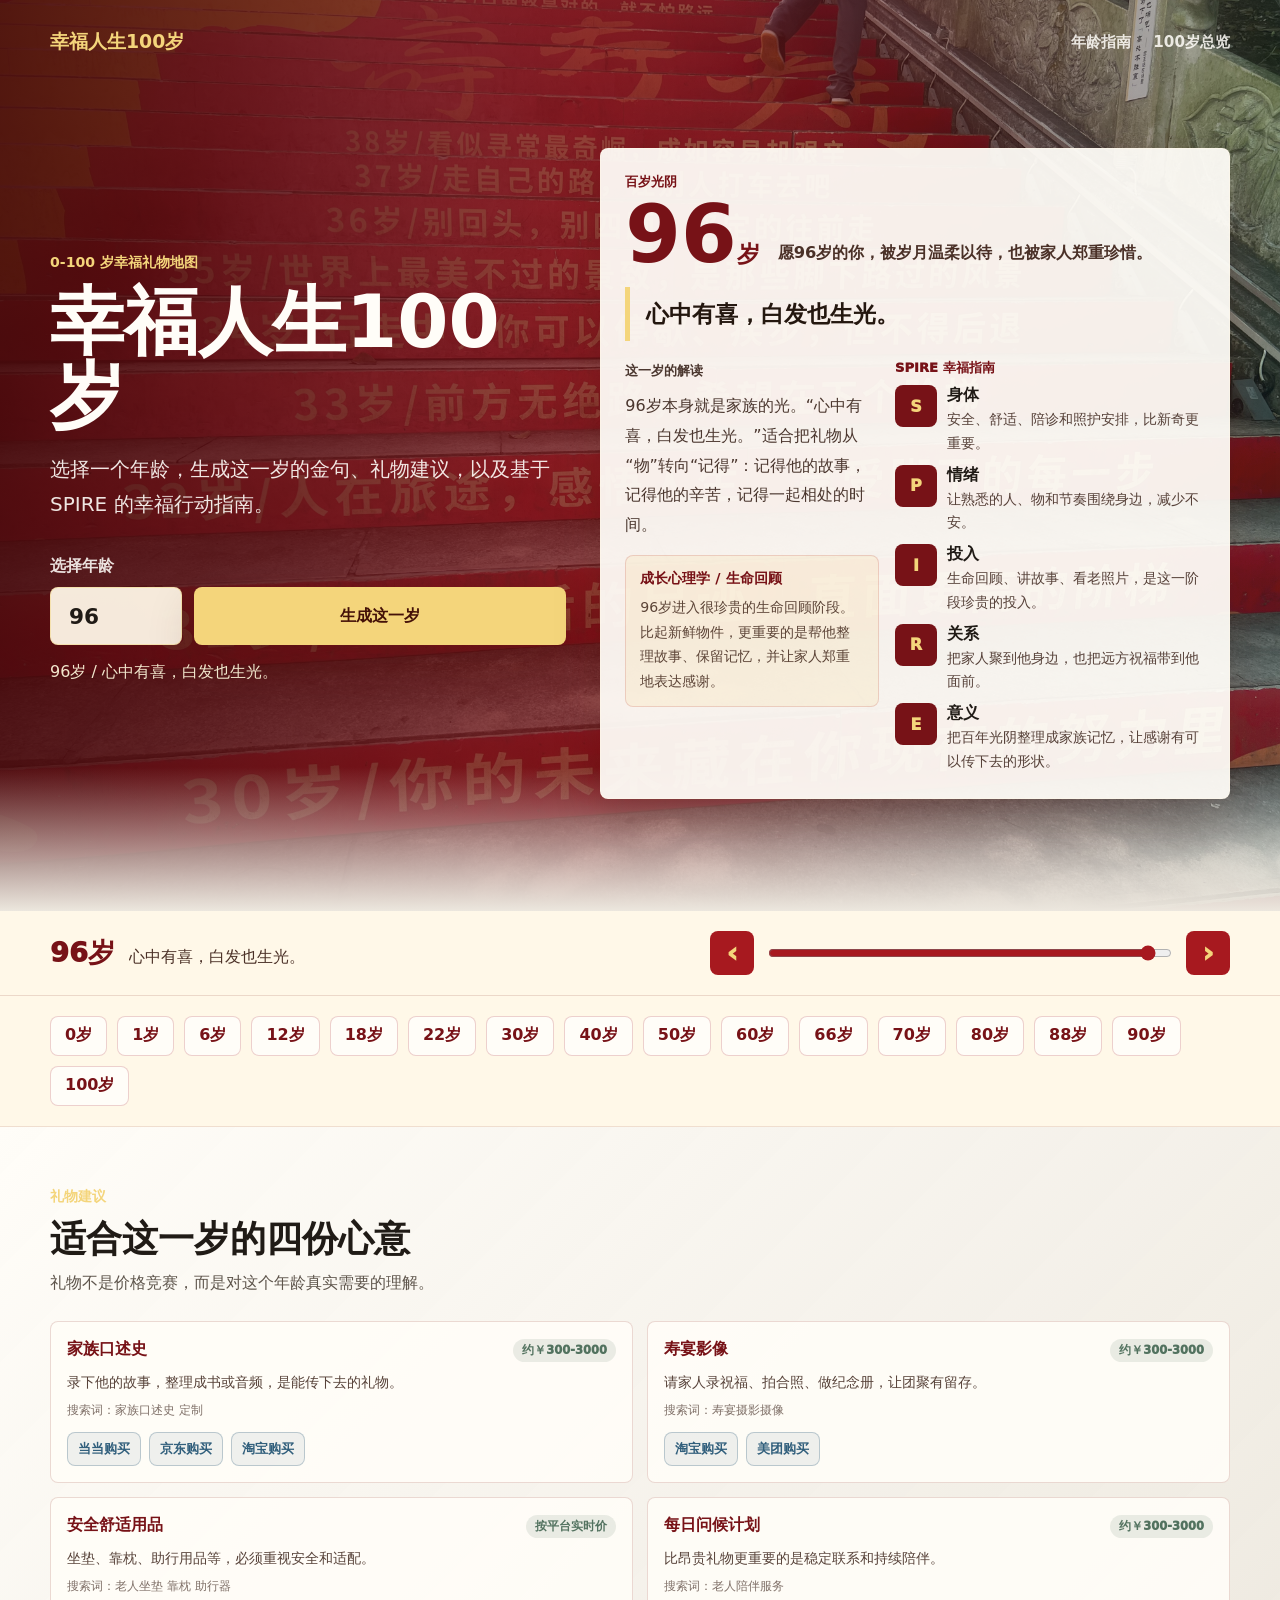
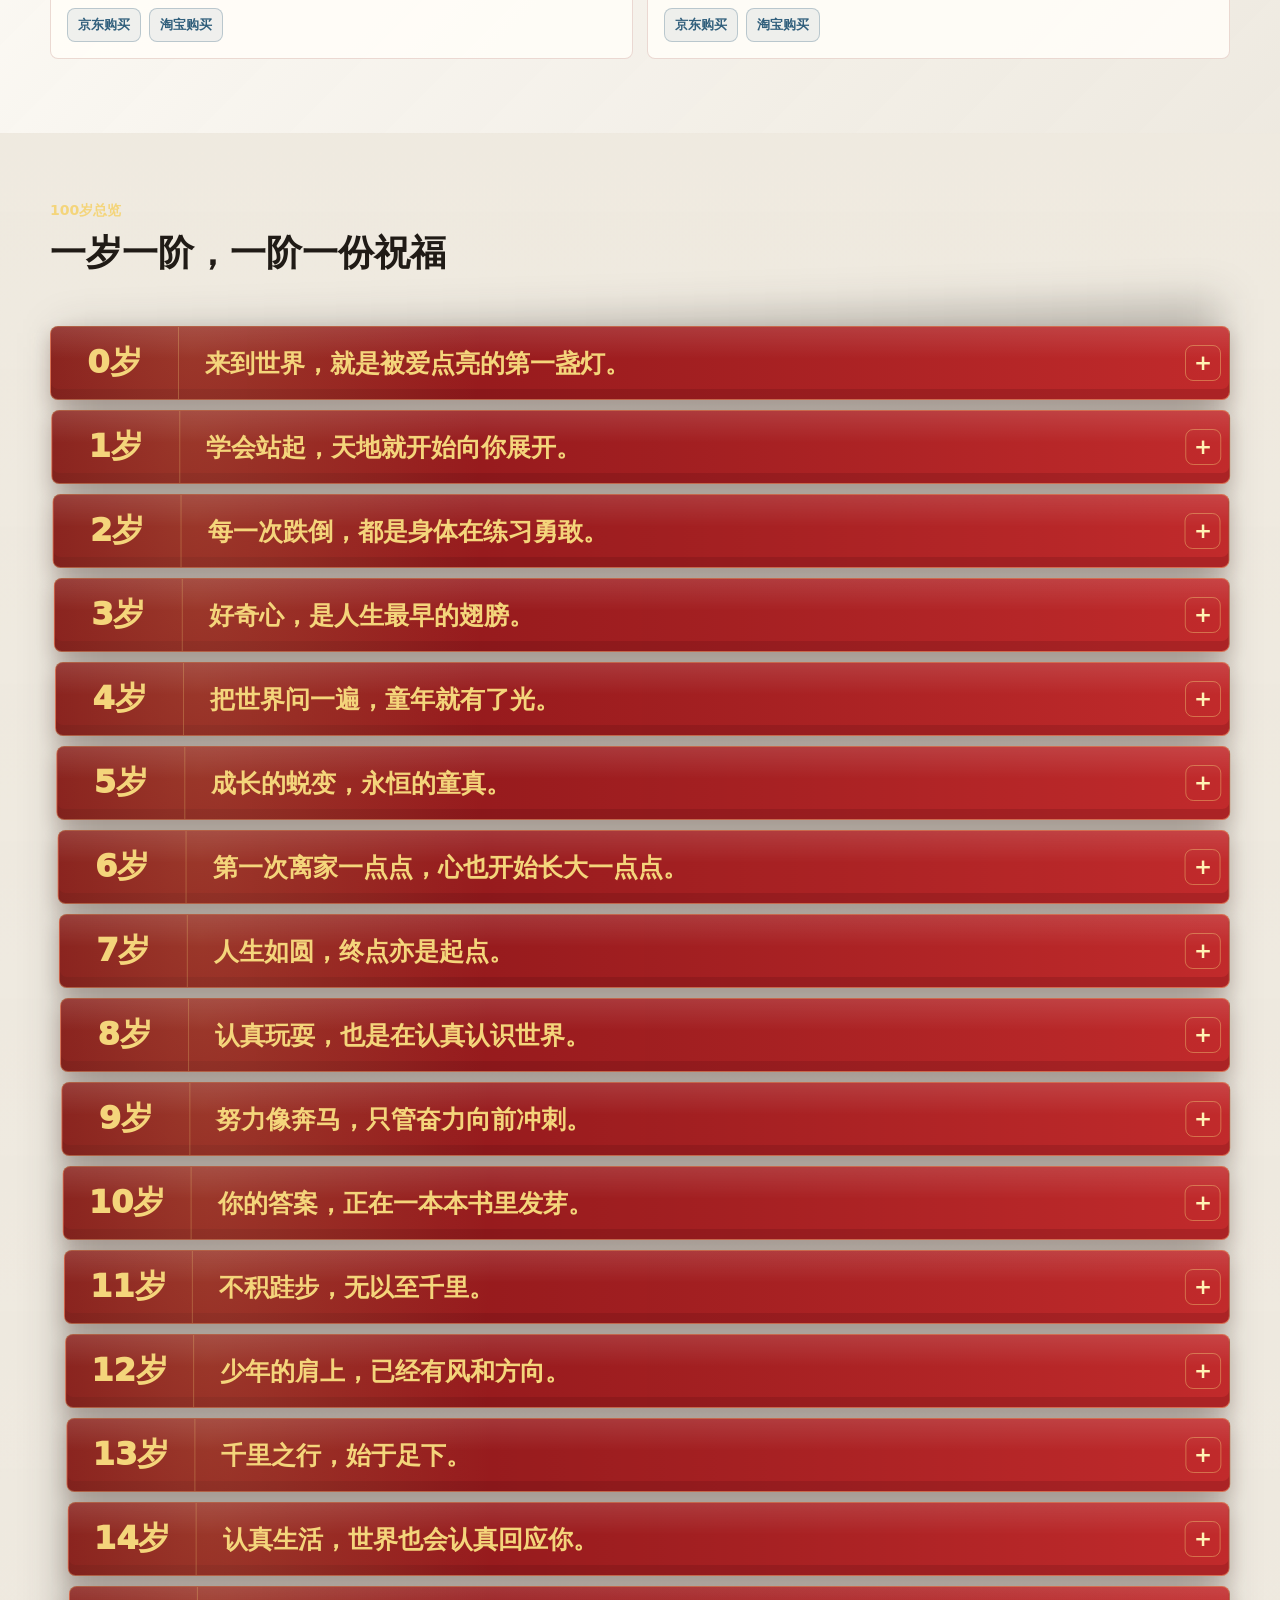
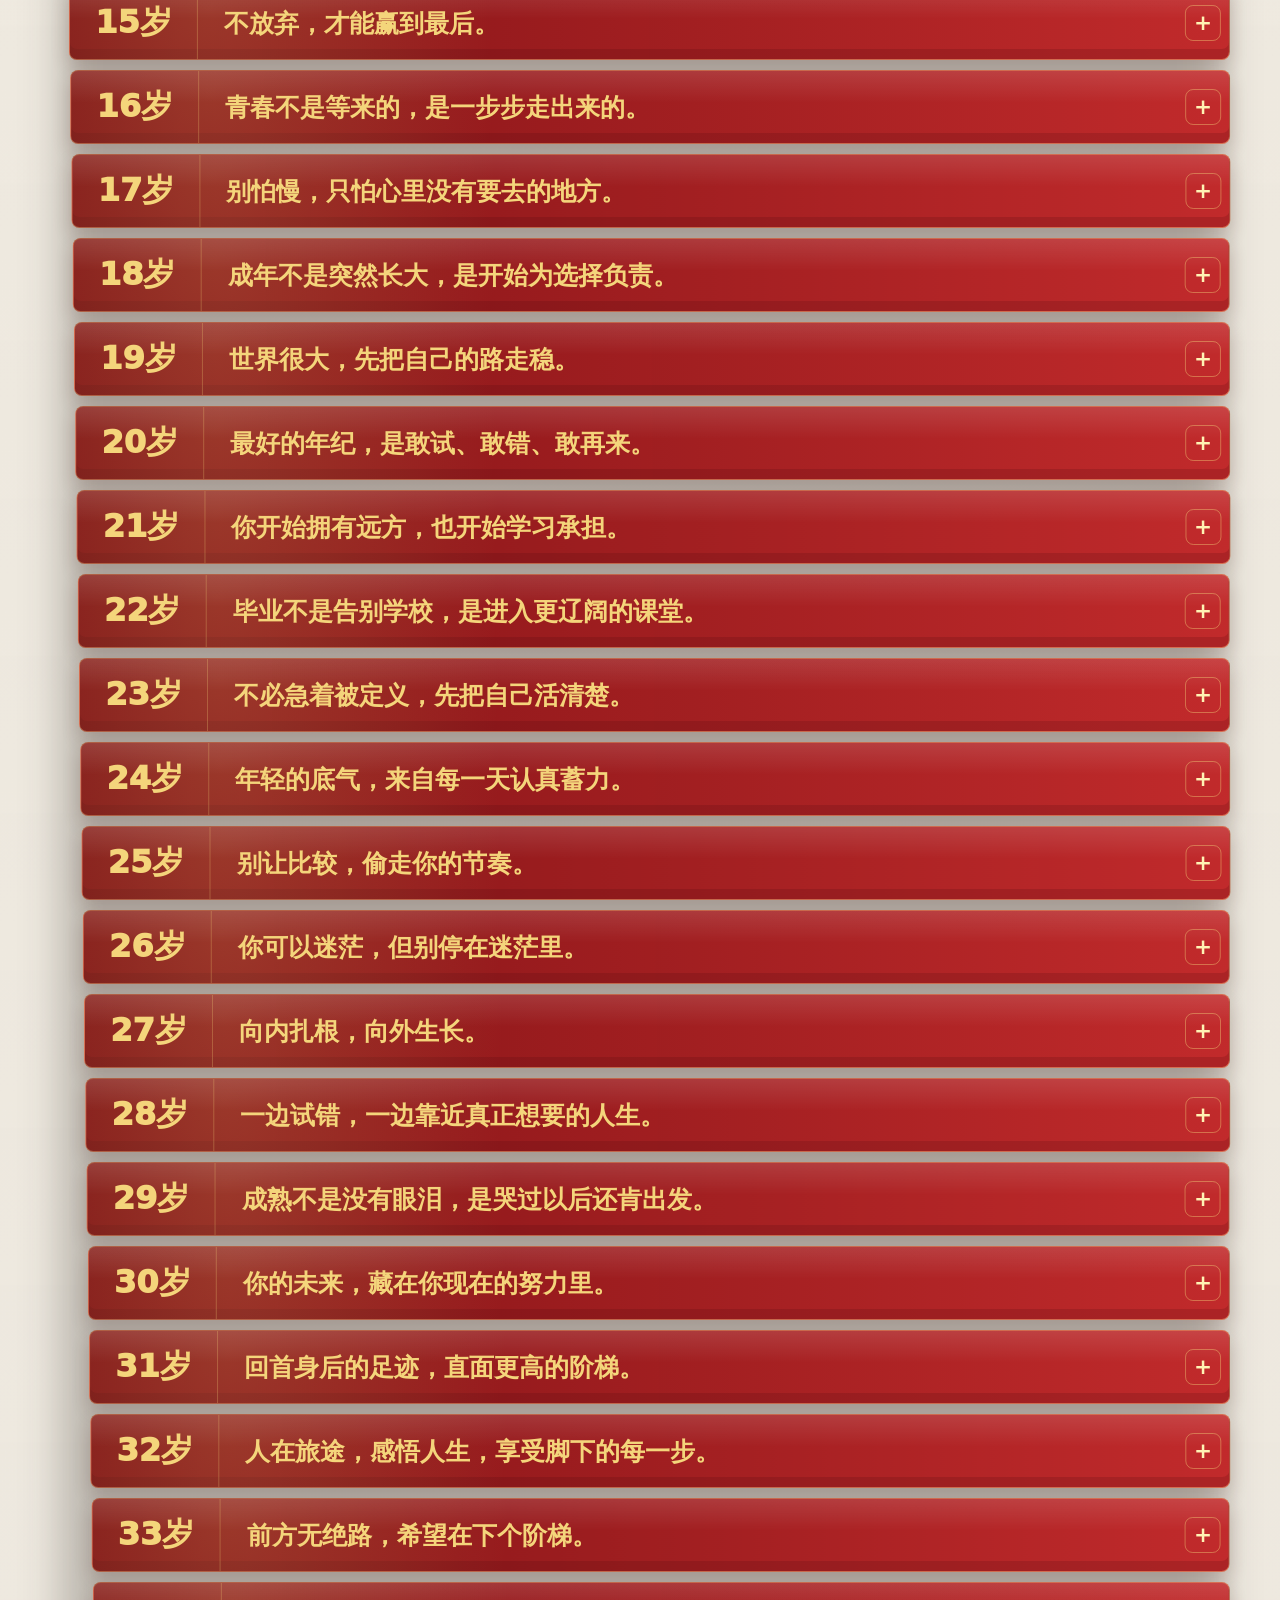
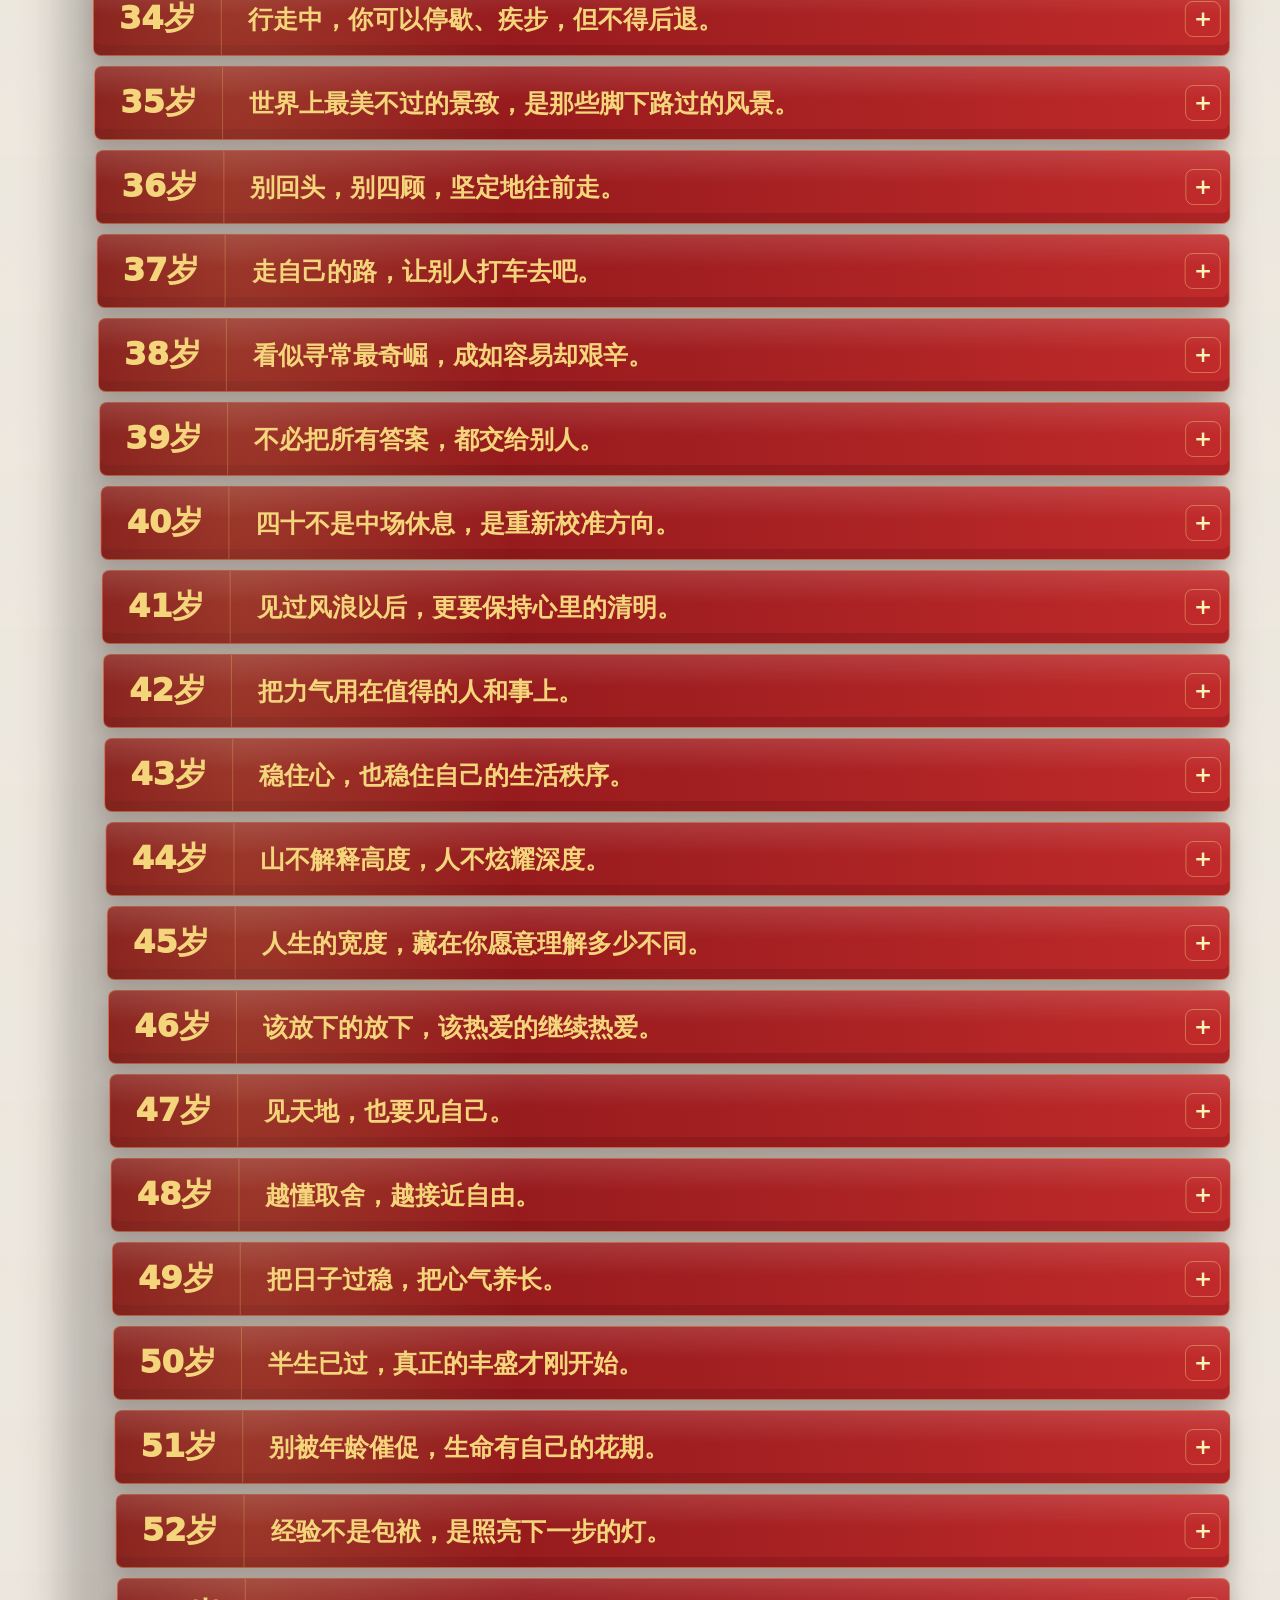
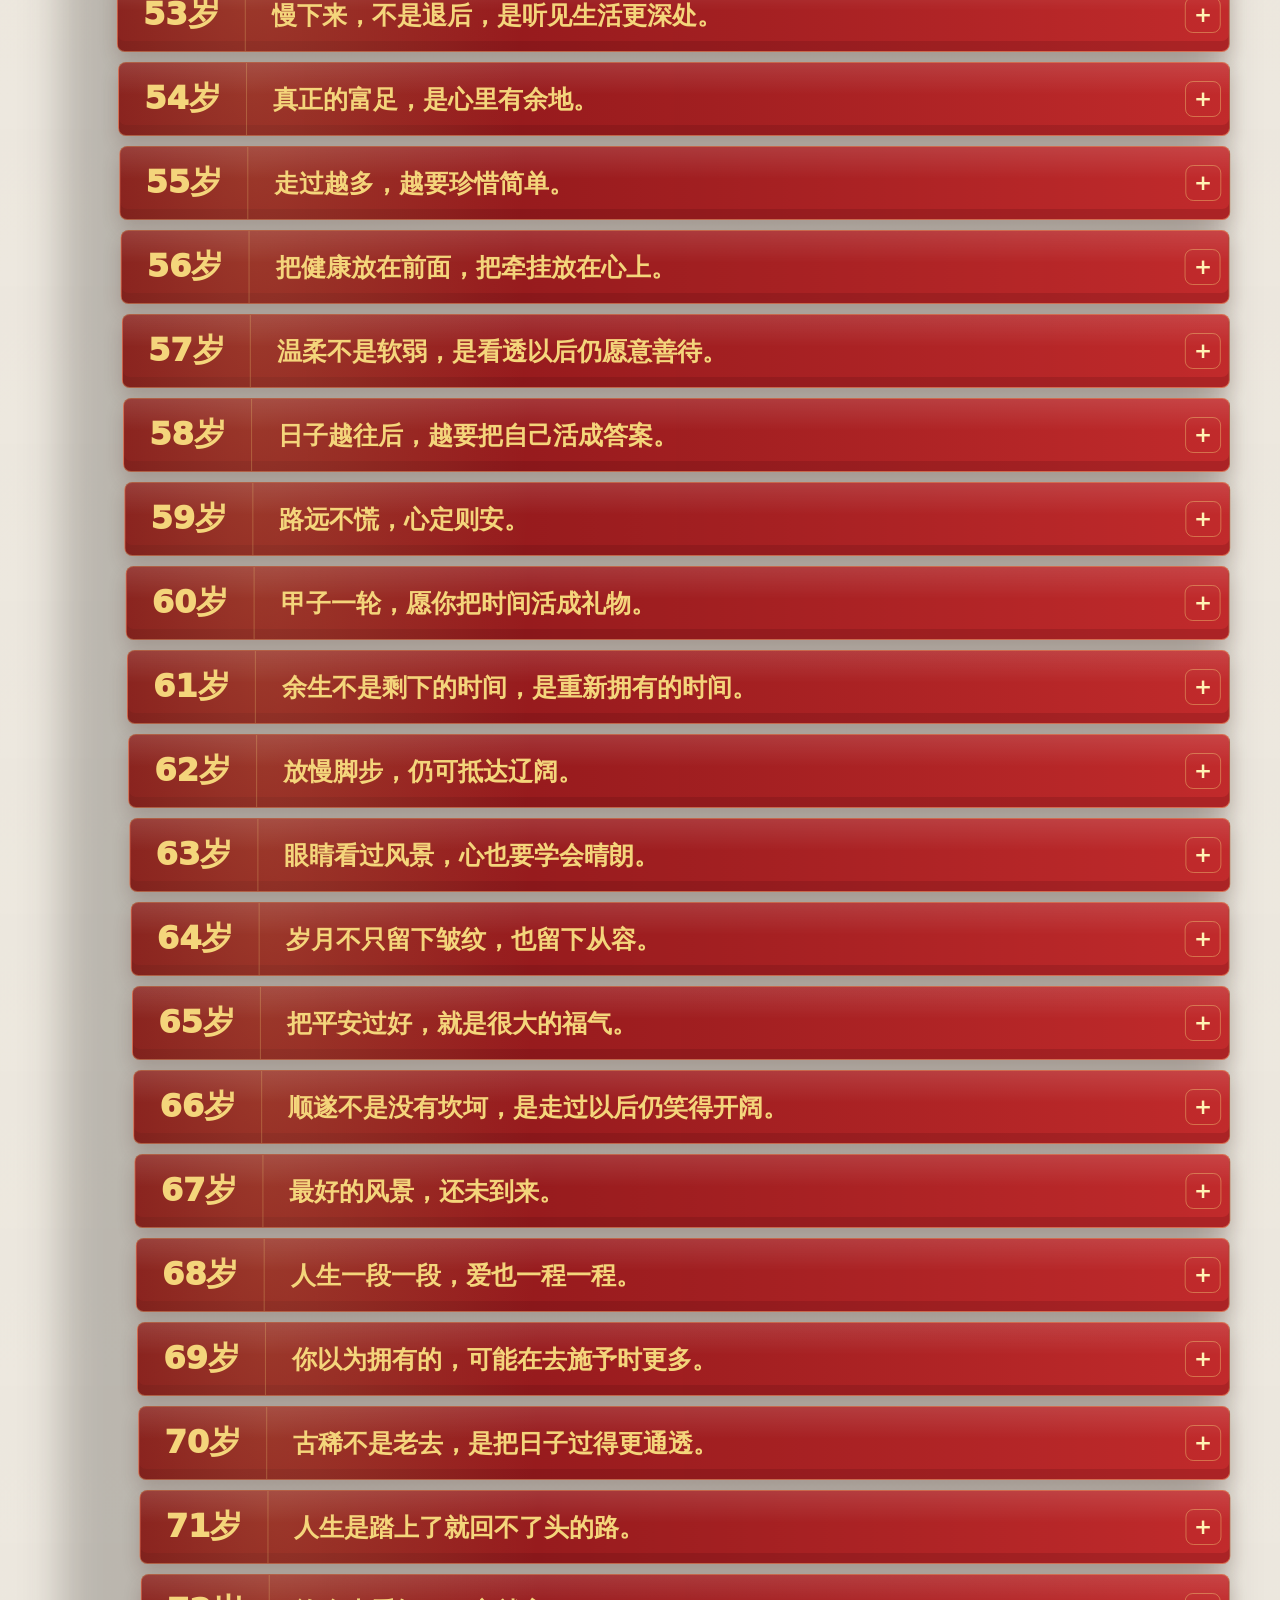
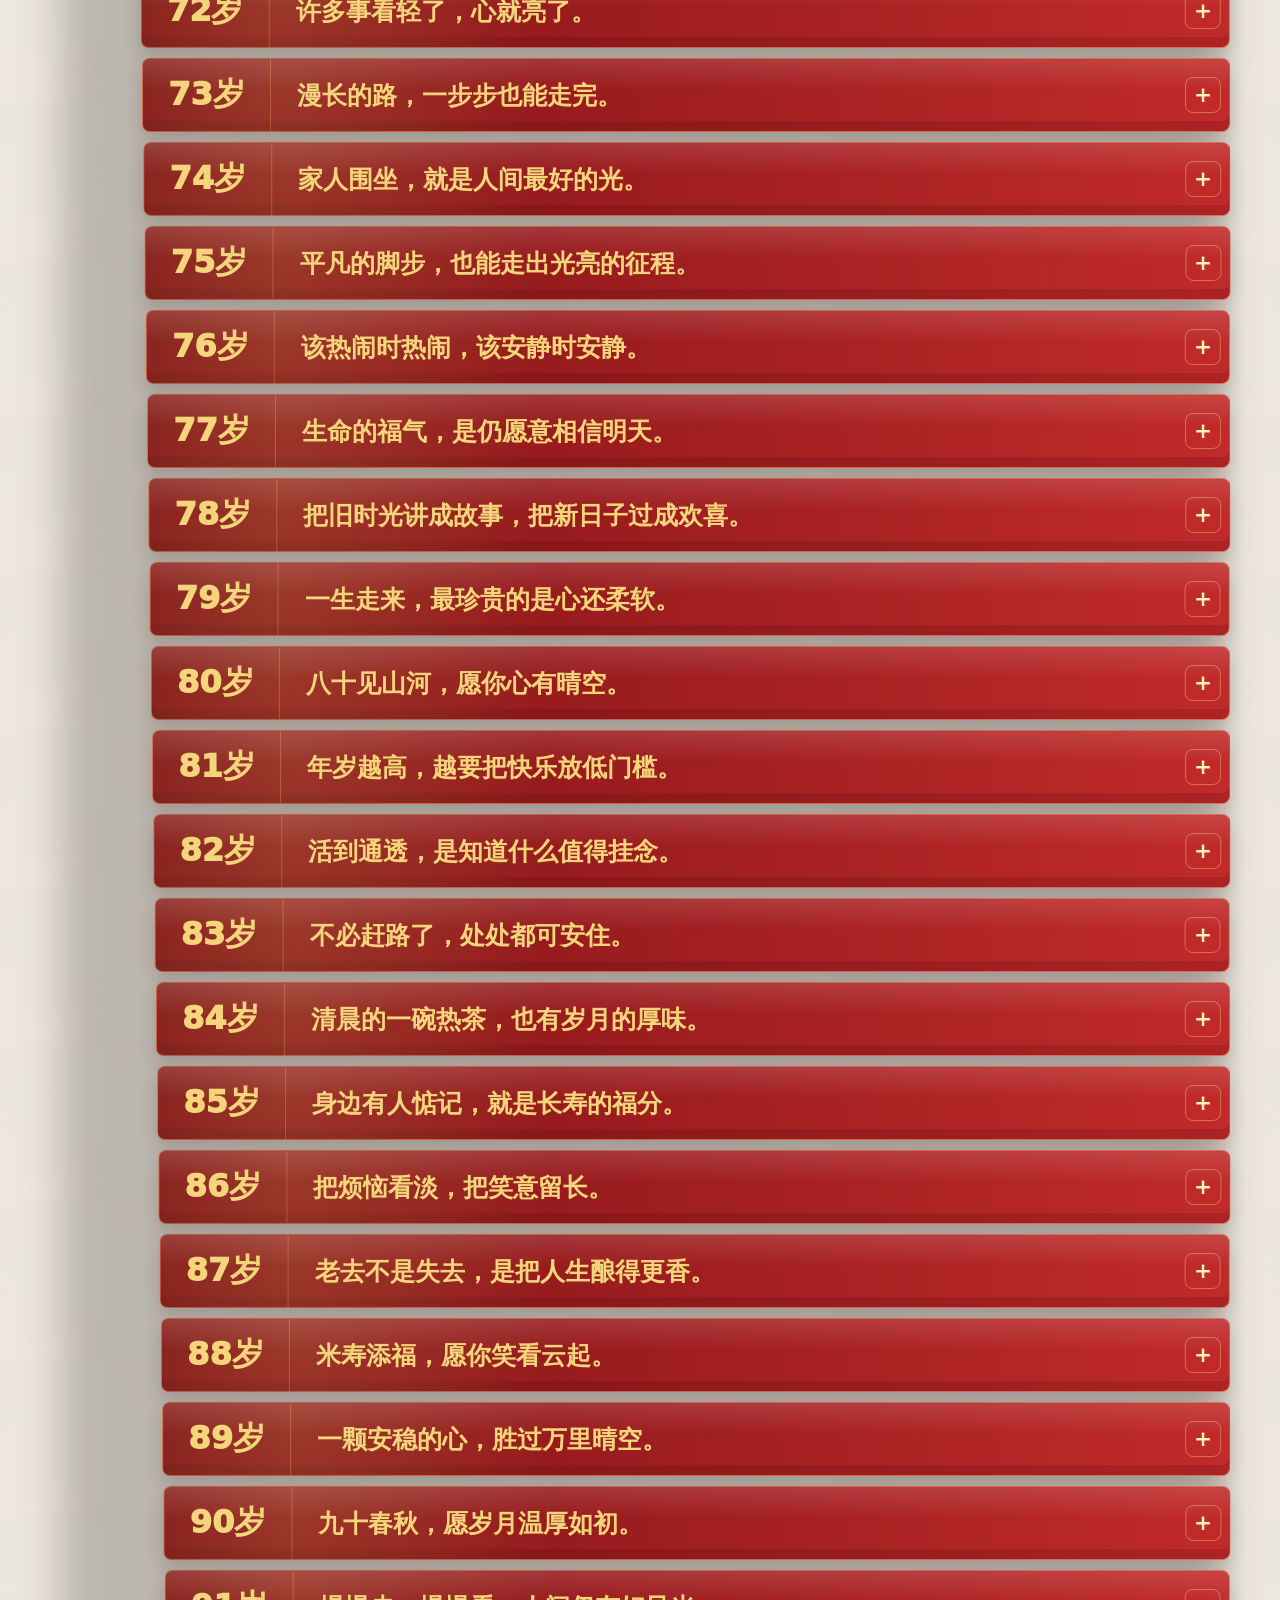
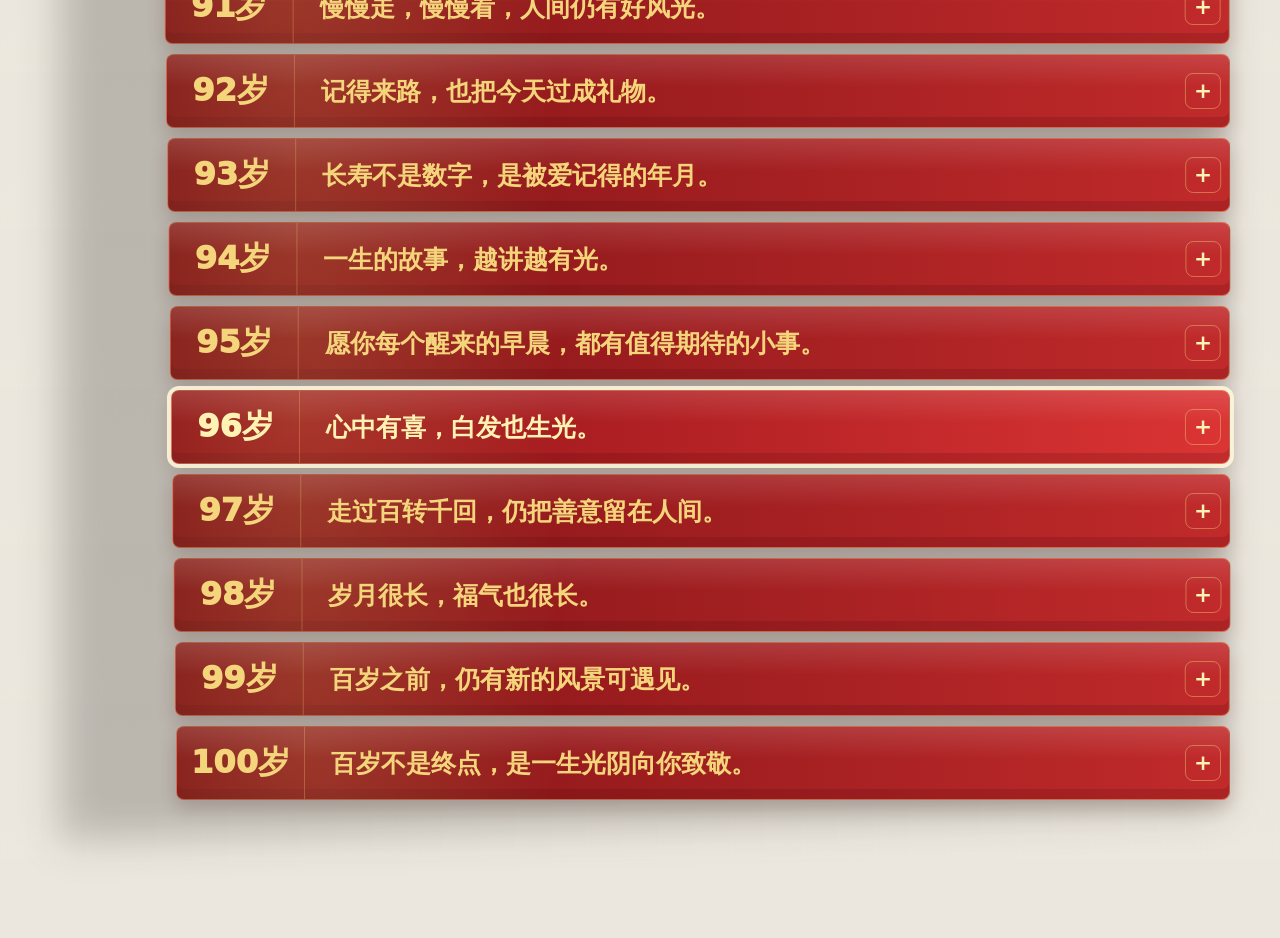
==== 人生100/index.html @ 93f7dd48 "Add happy life 100 age guide" ====
<!doctype html>
<html lang="zh-CN">
  <head>
    <meta charset="UTF-8" />
    <meta name="viewport" content="width=device-width, initial-scale=1.0" />
    <title>幸福人生100岁 | 年龄金句、礼物与 SPIRE 指南</title>
    <link rel="stylesheet" href="styles.css" />
  </head>
  <body>
    <header class="hero" id="top">
      <nav class="nav" aria-label="主导航">
        <a class="brand" href="../index.html">幸福人生100岁</a>
        <div class="nav-links">
          <a href="#ageGuide">年龄指南</a>
          <a href="#quoteWall">100岁总览</a>
        </div>
      </nav>

      <div class="hero-grid">
        <section class="hero-copy-block" aria-labelledby="heroTitle">
          <p class="eyebrow">0-100 岁幸福礼物地图</p>
          <h1 id="heroTitle">幸福人生100岁</h1>
          <p class="hero-copy">
            选择一个年龄，生成这一岁的金句、礼物建议，以及基于 SPIRE 的幸福行动指南。
          </p>

          <form class="age-form" id="heroAgeForm" aria-label="选择年龄">
            <label for="heroAgeInput">选择年龄</label>
            <div class="age-control">
              <input
                id="heroAgeInput"
                name="age"
                type="number"
                min="0"
                max="100"
                value="30"
                inputmode="numeric"
                aria-describedby="heroQuotePreview"
              />
              <button type="submit">生成这一岁</button>
            </div>
            <p id="heroQuotePreview" class="quote-preview">30岁 / 你的未来，藏在你现在的努力里</p>
          </form>
        </section>

        <section class="age-guide-card" id="ageGuide" aria-live="polite">
          <div class="result-head">
            <div>
              <p class="result-kicker" id="resultTheme">而立之年</p>
              <h2><span id="resultAge">30</span><small>岁</small></h2>
            </div>
            <p id="resultWish">愿30岁的你，不被焦虑推着走，而被真正想要的生活牵引。</p>
          </div>

          <blockquote id="resultQuote">你的未来，藏在你现在的努力里。</blockquote>

          <div class="guide-grid">
            <article class="guide-panel quote-panel">
              <p class="panel-label">这一岁的解读</p>
              <p id="resultAnalysis"></p>
              <div class="psychology-card compact">
                <strong id="resultPsychTitle"></strong>
                <span id="resultPsychText"></span>
              </div>
            </article>

            <article class="guide-panel spire-panel">
              <p class="panel-label">SPIRE 幸福指南</p>
              <div class="spire-list" id="spireList"></div>
            </article>
          </div>
        </section>
      </div>
    </header>

    <main>
      <section class="age-dock" aria-label="年龄快速定位">
        <div class="dock-inner">
          <div class="dock-current">
            <span class="dock-age" id="dockAge">30岁</span>
            <span class="dock-quote" id="dockQuote">你的未来，藏在你现在的努力里</span>
          </div>

          <div class="dock-controls">
            <button class="icon-button" type="button" id="prevAge" aria-label="上一岁">‹</button>
            <input id="ageRange" type="range" min="0" max="100" value="30" aria-label="拖动选择年龄" />
            <button class="icon-button" type="button" id="nextAge" aria-label="下一岁">›</button>
          </div>
        </div>
      </section>

      <section class="milestones" aria-label="常用年龄">
        <div class="section-inner">
          <div class="milestone-list" id="milestoneList"></div>
        </div>
      </section>

      <section class="gift-section" aria-labelledby="giftTitle">
        <div class="section-heading">
          <p class="eyebrow">礼物建议</p>
          <h2 id="giftTitle">适合这一岁的四份心意</h2>
          <p>礼物不是价格竞赛，而是对这个年龄真实需要的理解。</p>
        </div>
        <div class="gift-showcase" id="resultGifts"></div>
      </section>

      <section class="stairs-section" id="quoteWall">
        <div class="section-heading">
          <p class="eyebrow">100岁总览</p>
          <h2>一岁一阶，一阶一份祝福</h2>
        </div>
        <div class="stair-frame">
          <div class="stair-shadow" aria-hidden="true"></div>
          <div class="stair-list" id="stairList"></div>
        </div>
      </section>
    </main>

    <button class="back-top" type="button" id="backTop" aria-label="回到顶部">↑</button>

    <script src="script.js"></script>
  </body>
</html>
---- 人生100/styles.css ----
:root {
  color-scheme: light;
  --temple-red: #a7191f;
  --deep-red: #771217;
  --bright-red: #c72b2d;
  --gold: #f4d57b;
  --ink: #201b16;
  --stone: #5e554c;
  --stone-light: #ece7de;
  --paper: #fff8e8;
  --white: #fffdf8;
  --sage: #52725f;
  --blue: #315f7c;
  --shadow: 0 18px 48px rgba(54, 21, 12, 0.2);
}

* {
  box-sizing: border-box;
}

html {
  scroll-behavior: smooth;
}

body {
  margin: 0;
  min-width: 320px;
  background:
    linear-gradient(180deg, rgba(255, 248, 232, 0.78), rgba(236, 231, 222, 0.96)),
    var(--stone-light);
  color: var(--ink);
  font-family:
    "PingFang SC",
    "Microsoft YaHei",
    "Noto Sans CJK SC",
    system-ui,
    -apple-system,
    BlinkMacSystemFont,
    "Segoe UI",
    sans-serif;
}

a {
  color: inherit;
  text-decoration: none;
}

button,
input {
  font: inherit;
}

button {
  cursor: pointer;
}

h1,
h2,
h3,
p,
blockquote {
  margin-top: 0;
}

.hero {
  position: relative;
  min-height: 92vh;
  overflow: hidden;
  color: var(--white);
  background:
    linear-gradient(90deg, rgba(72, 10, 12, 0.94), rgba(112, 18, 21, 0.76) 46%, rgba(37, 61, 54, 0.34)),
    url("assets/temple-stairs-hero.jpg") center / cover;
}

.hero::after {
  content: "";
  position: absolute;
  inset: auto 0 0;
  height: 16vh;
  background: linear-gradient(180deg, transparent, var(--stone-light));
  pointer-events: none;
}

.nav {
  position: relative;
  z-index: 2;
  display: flex;
  align-items: center;
  justify-content: space-between;
  gap: 24px;
  width: min(1180px, calc(100% - 40px));
  margin: 0 auto;
  padding: 22px 0;
}

.brand {
  display: inline-flex;
  align-items: center;
  min-height: 40px;
  color: var(--gold);
  font-size: 1.18rem;
  font-weight: 900;
}

.nav-links {
  display: flex;
  gap: 22px;
  color: rgba(255, 253, 248, 0.86);
  font-size: 0.95rem;
  font-weight: 700;
}

.nav-links a {
  display: inline-flex;
  align-items: center;
  min-height: 40px;
}

.hero-grid {
  position: relative;
  z-index: 1;
  display: grid;
  grid-template-columns: minmax(0, 0.82fr) minmax(420px, 1fr);
  align-items: center;
  gap: 34px;
  width: min(1180px, calc(100% - 40px));
  margin: 0 auto;
  padding: 64px 0 112px;
}

.eyebrow {
  margin-bottom: 12px;
  color: var(--gold);
  font-size: 0.88rem;
  font-weight: 900;
}

h1 {
  margin-bottom: 18px;
  font-size: 4.6rem;
  line-height: 1.02;
  letter-spacing: 0;
}

.hero-copy {
  max-width: 660px;
  margin-bottom: 34px;
  color: rgba(255, 253, 248, 0.9);
  font-size: 1.25rem;
  line-height: 1.75;
}

.age-form {
  width: min(560px, 100%);
}

.age-form label {
  display: block;
  margin-bottom: 10px;
  color: rgba(255, 253, 248, 0.88);
  font-weight: 800;
}

.age-control {
  display: grid;
  grid-template-columns: minmax(92px, 132px) minmax(150px, 1fr);
  gap: 12px;
}

.age-control input {
  width: 100%;
  min-height: 58px;
  border: 1px solid rgba(244, 213, 123, 0.46);
  border-radius: 8px;
  padding: 0 18px;
  background: rgba(255, 248, 232, 0.94);
  color: var(--ink);
  font-size: 1.35rem;
  font-weight: 900;
}

.age-control button {
  min-height: 58px;
  border: 0;
  border-radius: 8px;
  padding: 0 24px;
  background: var(--gold);
  color: #441108;
  font-weight: 950;
  box-shadow: var(--shadow);
}

.quote-preview {
  min-height: 34px;
  margin: 14px 0 0;
  color: rgba(255, 248, 220, 0.92);
  line-height: 1.6;
}

.age-guide-card {
  min-width: 0;
  border: 1px solid rgba(255, 248, 232, 0.58);
  border-radius: 8px;
  padding: 24px;
  background: rgba(255, 253, 248, 0.94);
  color: var(--ink);
  box-shadow: var(--shadow);
}

.result-head {
  display: grid;
  grid-template-columns: auto minmax(0, 1fr);
  align-items: end;
  gap: 18px;
  margin-bottom: 16px;
}

.result-kicker,
.panel-label {
  margin: 0 0 8px;
  color: var(--deep-red);
  font-size: 0.82rem;
  font-weight: 950;
}

.result-head h2 {
  margin: 0;
  color: var(--deep-red);
  font-size: 5rem;
  line-height: 0.9;
  letter-spacing: 0;
}

.result-head small {
  font-size: 1.45rem;
}

.result-head p:last-child {
  margin: 0 0 4px;
  color: #4a3027;
  font-size: 1.02rem;
  font-weight: 800;
  line-height: 1.65;
}

blockquote {
  margin: 0 0 18px;
  border-left: 5px solid var(--gold);
  padding: 10px 0 10px 16px;
  color: #24170f;
  font-size: 1.42rem;
  font-weight: 900;
  line-height: 1.5;
}

.guide-grid {
  display: grid;
  grid-template-columns: minmax(0, 0.9fr) minmax(0, 1.1fr);
  gap: 16px;
}

.guide-panel {
  min-width: 0;
}

.guide-panel > p:last-child,
.quote-panel > p {
  color: #4b372f;
  line-height: 1.85;
}

.psychology-card {
  margin-top: 14px;
  border: 1px solid rgba(167, 25, 31, 0.16);
  border-radius: 8px;
  padding: 12px 14px;
  background: rgba(244, 213, 123, 0.16);
}

.psychology-card strong,
.psychology-card span {
  display: block;
}

.psychology-card strong {
  margin-bottom: 6px;
  color: var(--deep-red);
  font-size: 0.9rem;
  line-height: 1.45;
}

.psychology-card span {
  color: #5c4437;
  font-size: 0.88rem;
  line-height: 1.75;
}

.spire-list {
  display: grid;
  gap: 9px;
}

.spire-item {
  display: grid;
  grid-template-columns: 42px minmax(0, 1fr);
  gap: 10px;
  align-items: start;
}

.spire-item strong {
  display: inline-flex;
  align-items: center;
  justify-content: center;
  width: 42px;
  height: 42px;
  border-radius: 8px;
  background: var(--deep-red);
  color: var(--gold);
  font-weight: 950;
}

.spire-item span {
  display: block;
  margin-bottom: 2px;
  color: var(--ink);
  font-weight: 900;
}

.spire-item p {
  margin: 0;
  color: #564139;
  font-size: 0.9rem;
  line-height: 1.65;
}

.age-dock {
  position: sticky;
  top: 0;
  z-index: 10;
  background: rgba(255, 248, 232, 0.94);
  backdrop-filter: blur(14px);
  border-bottom: 1px solid rgba(128, 34, 24, 0.15);
}

.dock-inner {
  display: grid;
  grid-template-columns: minmax(0, 1fr) minmax(320px, 520px);
  align-items: center;
  gap: 24px;
  width: min(1180px, calc(100% - 40px));
  min-height: 84px;
  margin: 0 auto;
}

.dock-current {
  display: flex;
  align-items: baseline;
  min-width: 0;
  gap: 14px;
}

.dock-age {
  flex: 0 0 auto;
  color: var(--deep-red);
  font-size: 1.7rem;
  font-weight: 950;
}

.dock-quote {
  min-width: 0;
  color: #4b3127;
  overflow: hidden;
  text-overflow: ellipsis;
  white-space: nowrap;
}

.dock-controls {
  display: grid;
  grid-template-columns: 44px minmax(0, 1fr) 44px;
  align-items: center;
  gap: 12px;
}

.icon-button,
.back-top {
  border: 0;
  border-radius: 8px;
  background: var(--temple-red);
  color: var(--gold);
  font-weight: 950;
}

.icon-button {
  width: 44px;
  height: 44px;
  font-size: 1.7rem;
  line-height: 1;
}

input[type="range"] {
  accent-color: var(--temple-red);
}

.milestones {
  background: var(--paper);
  border-bottom: 1px solid rgba(128, 34, 24, 0.12);
}

.section-inner {
  width: min(1180px, calc(100% - 40px));
  margin: 0 auto;
  padding: 20px 0;
}

.milestone-list {
  display: flex;
  flex-wrap: wrap;
  gap: 10px;
}

.milestone-list button {
  min-height: 40px;
  border: 1px solid rgba(167, 25, 31, 0.2);
  border-radius: 8px;
  padding: 0 14px;
  background: var(--white);
  color: var(--deep-red);
  font-weight: 850;
}

.milestone-list button.active {
  background: var(--temple-red);
  color: var(--gold);
  border-color: var(--temple-red);
}

.gift-section {
  padding: 60px 0 74px;
  background:
    linear-gradient(135deg, rgba(255, 253, 248, 0.98), rgba(236, 231, 222, 0.9)),
    var(--white);
}

.section-heading {
  width: min(1180px, calc(100% - 40px));
  margin: 0 auto 24px;
}

.section-heading h2 {
  margin: 0 0 10px;
  color: var(--ink);
  font-size: 2.25rem;
  line-height: 1.18;
  letter-spacing: 0;
}

.section-heading > p:last-child {
  margin: 0;
  color: var(--stone);
  line-height: 1.65;
}

.gift-showcase,
.gift-list {
  display: grid;
  grid-template-columns: repeat(2, minmax(0, 1fr));
  gap: 14px;
}

.gift-showcase {
  width: min(1180px, calc(100% - 40px));
  margin: 0 auto;
}

.gift-item {
  min-width: 0;
  border: 1px solid rgba(128, 34, 24, 0.16);
  border-radius: 8px;
  padding: 16px;
  background: rgba(255, 253, 248, 0.9);
}

.gift-head {
  display: flex;
  align-items: flex-start;
  justify-content: space-between;
  gap: 10px;
  margin-bottom: 8px;
}

.gift-item strong,
.gift-item span,
.gift-item small {
  display: block;
}

.gift-item strong {
  color: var(--deep-red);
  font-size: 1rem;
  line-height: 1.35;
}

.gift-item em {
  flex: 0 0 auto;
  margin-top: 1px;
  border-radius: 999px;
  padding: 4px 9px;
  background: rgba(82, 114, 95, 0.12);
  color: var(--sage);
  font-size: 0.72rem;
  font-style: normal;
  font-weight: 950;
  white-space: nowrap;
}

.gift-item span {
  color: #574239;
  font-size: 0.9rem;
  line-height: 1.7;
}

.gift-item small {
  margin-top: 8px;
  color: #807169;
  font-size: 0.76rem;
  line-height: 1.45;
}

.buy-links {
  display: flex;
  flex-wrap: wrap;
  gap: 8px;
  margin-top: 12px;
}

.buy-links a {
  display: inline-flex;
  align-items: center;
  justify-content: center;
  min-height: 34px;
  border: 1px solid rgba(49, 95, 124, 0.28);
  border-radius: 8px;
  padding: 0 10px;
  background: rgba(49, 95, 124, 0.08);
  color: var(--blue);
  font-size: 0.82rem;
  font-weight: 900;
}

.buy-links a:hover,
.buy-links a:focus-visible {
  background: rgba(49, 95, 124, 0.15);
}

.stairs-section {
  position: relative;
  padding: 68px 0 96px;
  background:
    linear-gradient(180deg, rgba(236, 231, 222, 0.74), rgba(236, 231, 222, 0.96)),
    url("assets/temple-stairs-gate.jpg") center top / cover fixed;
}

.stair-frame {
  position: relative;
  width: min(1180px, calc(100% - 24px));
  margin: 0 auto;
  padding: 28px 0 42px;
}

.stair-shadow {
  position: absolute;
  inset: 18px 10px 18px;
  background: rgba(31, 27, 23, 0.24);
  filter: blur(20px);
  transform: skewY(-1.6deg);
  pointer-events: none;
}

.stair-list {
  position: relative;
  display: grid;
  gap: 10px;
}

.stair-step {
  position: relative;
  min-height: 72px;
  overflow: hidden;
  border: 1px solid rgba(255, 232, 154, 0.36);
  border-radius: 8px;
  background:
    linear-gradient(90deg, rgba(125, 18, 21, 0.95), rgba(194, 43, 44, 0.96)),
    var(--temple-red);
  color: var(--gold);
  box-shadow:
    inset 0 -10px 0 rgba(72, 10, 12, 0.18),
    0 8px 18px rgba(63, 26, 18, 0.2);
  scroll-margin-top: 120px;
  transform: translateX(calc(var(--indent) * 1px));
  width: calc(100% - calc(var(--indent) * 1px));
}

.stair-step::before {
  content: "";
  position: absolute;
  inset: 0;
  background:
    linear-gradient(180deg, rgba(255, 255, 255, 0.12), transparent 44%),
    radial-gradient(circle at 12% 30%, rgba(244, 213, 123, 0.18), transparent 28%);
  pointer-events: none;
}

.stair-summary {
  position: relative;
  z-index: 1;
  display: grid;
  grid-template-columns: minmax(82px, 128px) minmax(0, 1fr) 52px;
  align-items: center;
  width: 100%;
  min-height: 72px;
  border: 0;
  padding: 0;
  background: transparent;
  color: inherit;
  text-align: left;
}

.stair-step.is-active {
  outline: 4px solid rgba(255, 248, 220, 0.88);
  background:
    linear-gradient(90deg, #8d1016, #db3434),
    var(--bright-red);
}

.stair-step.is-active .age-number,
.stair-step.is-active .age-quote,
.stair-step.is-expanded .age-number,
.stair-step.is-expanded .age-quote {
  color: #fff3b4;
}

.age-number,
.age-quote,
.expand-mark {
  position: relative;
  z-index: 1;
}

.age-number {
  display: flex;
  align-items: center;
  justify-content: center;
  align-self: stretch;
  min-width: 0;
  padding: 0 12px;
  border-right: 1px solid rgba(244, 213, 123, 0.28);
  font-size: 2rem;
  font-weight: 950;
  white-space: nowrap;
}

.age-quote {
  min-width: 0;
  padding: 12px 26px;
  font-size: 1.55rem;
  font-weight: 850;
  line-height: 1.35;
}

.expand-mark {
  display: inline-flex;
  align-items: center;
  justify-content: center;
  justify-self: center;
  width: 36px;
  height: 36px;
  border: 1px solid rgba(244, 213, 123, 0.42);
  border-radius: 8px;
  color: #fff3b4;
  font-size: 1.35rem;
  font-weight: 900;
  line-height: 1;
  transition:
    background 160ms ease,
    transform 160ms ease;
}

.stair-step.is-expanded .expand-mark {
  transform: rotate(45deg);
}

.stair-detail {
  position: relative;
  z-index: 1;
  padding: 0 24px 28px 152px;
  color: #fff8d8;
}

.stair-detail[hidden] {
  display: none;
}

.detail-grid {
  display: grid;
  grid-template-columns: minmax(0, 0.92fr) minmax(0, 1.08fr);
  gap: 18px;
  padding-top: 8px;
  border-top: 1px solid rgba(244, 213, 123, 0.26);
}

.detail-panel {
  min-width: 0;
  padding-top: 18px;
}

.detail-panel h3 {
  margin: 0 0 10px;
  color: #fff3b4;
  font-size: 1.08rem;
  line-height: 1.3;
}

.detail-panel p {
  margin: 0;
  color: rgba(255, 248, 216, 0.9);
  font-size: 0.98rem;
  line-height: 1.85;
}

.detail-kicker {
  margin-bottom: 8px !important;
  color: rgba(244, 213, 123, 0.84) !important;
  font-size: 0.8rem !important;
  font-weight: 900;
}

.detail-wish {
  margin-top: 12px !important;
  color: #ffe9a1 !important;
  font-weight: 800;
}

.detail-panel .psychology-card {
  border-color: rgba(255, 243, 180, 0.24);
  background: rgba(255, 243, 180, 0.1);
}

.detail-panel .psychology-card strong {
  color: #fff3b4;
}

.detail-panel .psychology-card span {
  color: rgba(255, 248, 216, 0.84);
}

.commerce-note {
  margin: -2px 0 12px !important;
  color: rgba(255, 248, 216, 0.72) !important;
  font-size: 0.84rem !important;
  line-height: 1.6 !important;
}

.detail-panel .gift-item {
  border-color: rgba(244, 213, 123, 0.22);
  background: rgba(71, 10, 12, 0.28);
}

.detail-panel .gift-item strong {
  color: #fff3b4;
}

.detail-panel .gift-item em {
  border: 1px solid rgba(255, 243, 180, 0.24);
  background: transparent;
  color: #ffe9a1;
}

.detail-panel .gift-item span {
  color: rgba(255, 248, 216, 0.84);
}

.detail-panel .gift-item small {
  color: rgba(255, 248, 216, 0.58);
}

.detail-panel .buy-links a {
  border-color: rgba(255, 243, 180, 0.28);
  background: rgba(255, 243, 180, 0.12);
  color: #fff3b4;
}

.back-top {
  position: fixed;
  right: 22px;
  bottom: 22px;
  z-index: 20;
  width: 48px;
  height: 48px;
  box-shadow: var(--shadow);
  opacity: 0;
  transform: translateY(12px);
  pointer-events: none;
  transition:
    opacity 180ms ease,
    transform 180ms ease;
}

.back-top.show {
  opacity: 1;
  transform: translateY(0);
  pointer-events: auto;
}

:focus-visible {
  outline: 3px solid #2f7cc0;
  outline-offset: 3px;
}

@media (max-width: 980px) {
  .hero-grid {
    grid-template-columns: 1fr;
    padding-top: 44px;
  }

  .age-guide-card {
    max-width: 760px;
  }
}

@media (max-width: 820px) {
  .hero {
    min-height: 88vh;
  }

  .nav,
  .hero-grid {
    width: min(100% - 28px, 1180px);
  }

  .nav-links {
    gap: 12px;
    font-size: 0.9rem;
  }

  h1 {
    font-size: 3.2rem;
  }

  .hero-copy {
    font-size: 1.06rem;
  }

  .age-control,
  .guide-grid,
  .detail-grid,
  .gift-showcase,
  .gift-list {
    grid-template-columns: 1fr;
  }

  .result-head {
    grid-template-columns: 1fr;
    gap: 10px;
  }

  .result-head h2 {
    font-size: 4rem;
  }

  .dock-inner {
    grid-template-columns: 1fr;
    width: min(100% - 28px, 1180px);
    gap: 10px;
    padding: 12px 0;
  }

  .dock-current {
    align-items: flex-start;
    flex-direction: column;
    gap: 2px;
  }

  .dock-quote {
    width: 100%;
  }

  .section-inner,
  .section-heading,
  .gift-showcase {
    width: min(100% - 28px, 1180px);
  }

  .section-heading h2 {
    font-size: 1.85rem;
  }

  .stairs-section {
    padding-top: 48px;
    background-attachment: scroll;
  }

  .stair-step {
    min-height: 76px;
    transform: none;
    width: 100%;
  }

  .stair-summary {
    grid-template-columns: 82px minmax(0, 1fr) 44px;
    min-height: 76px;
  }

  .age-number {
    font-size: 1.35rem;
  }

  .age-quote {
    padding: 12px 16px;
    font-size: 1.06rem;
    line-height: 1.45;
  }

  .expand-mark {
    width: 32px;
    height: 32px;
    font-size: 1.15rem;
  }

  .stair-detail {
    padding: 0 16px 22px 98px;
  }
}

@media (max-width: 460px) {
  .nav-links {
    display: none;
  }

  h1 {
    font-size: 2.7rem;
  }

  .age-guide-card {
    padding: 18px;
  }

  blockquote {
    font-size: 1.18rem;
  }

  .stair-summary {
    grid-template-columns: 68px minmax(0, 1fr) 40px;
  }

  .age-number {
    font-size: 1.08rem;
  }

  .age-quote {
    font-size: 0.98rem;
  }

  .stair-detail {
    padding-left: 82px;
  }
}
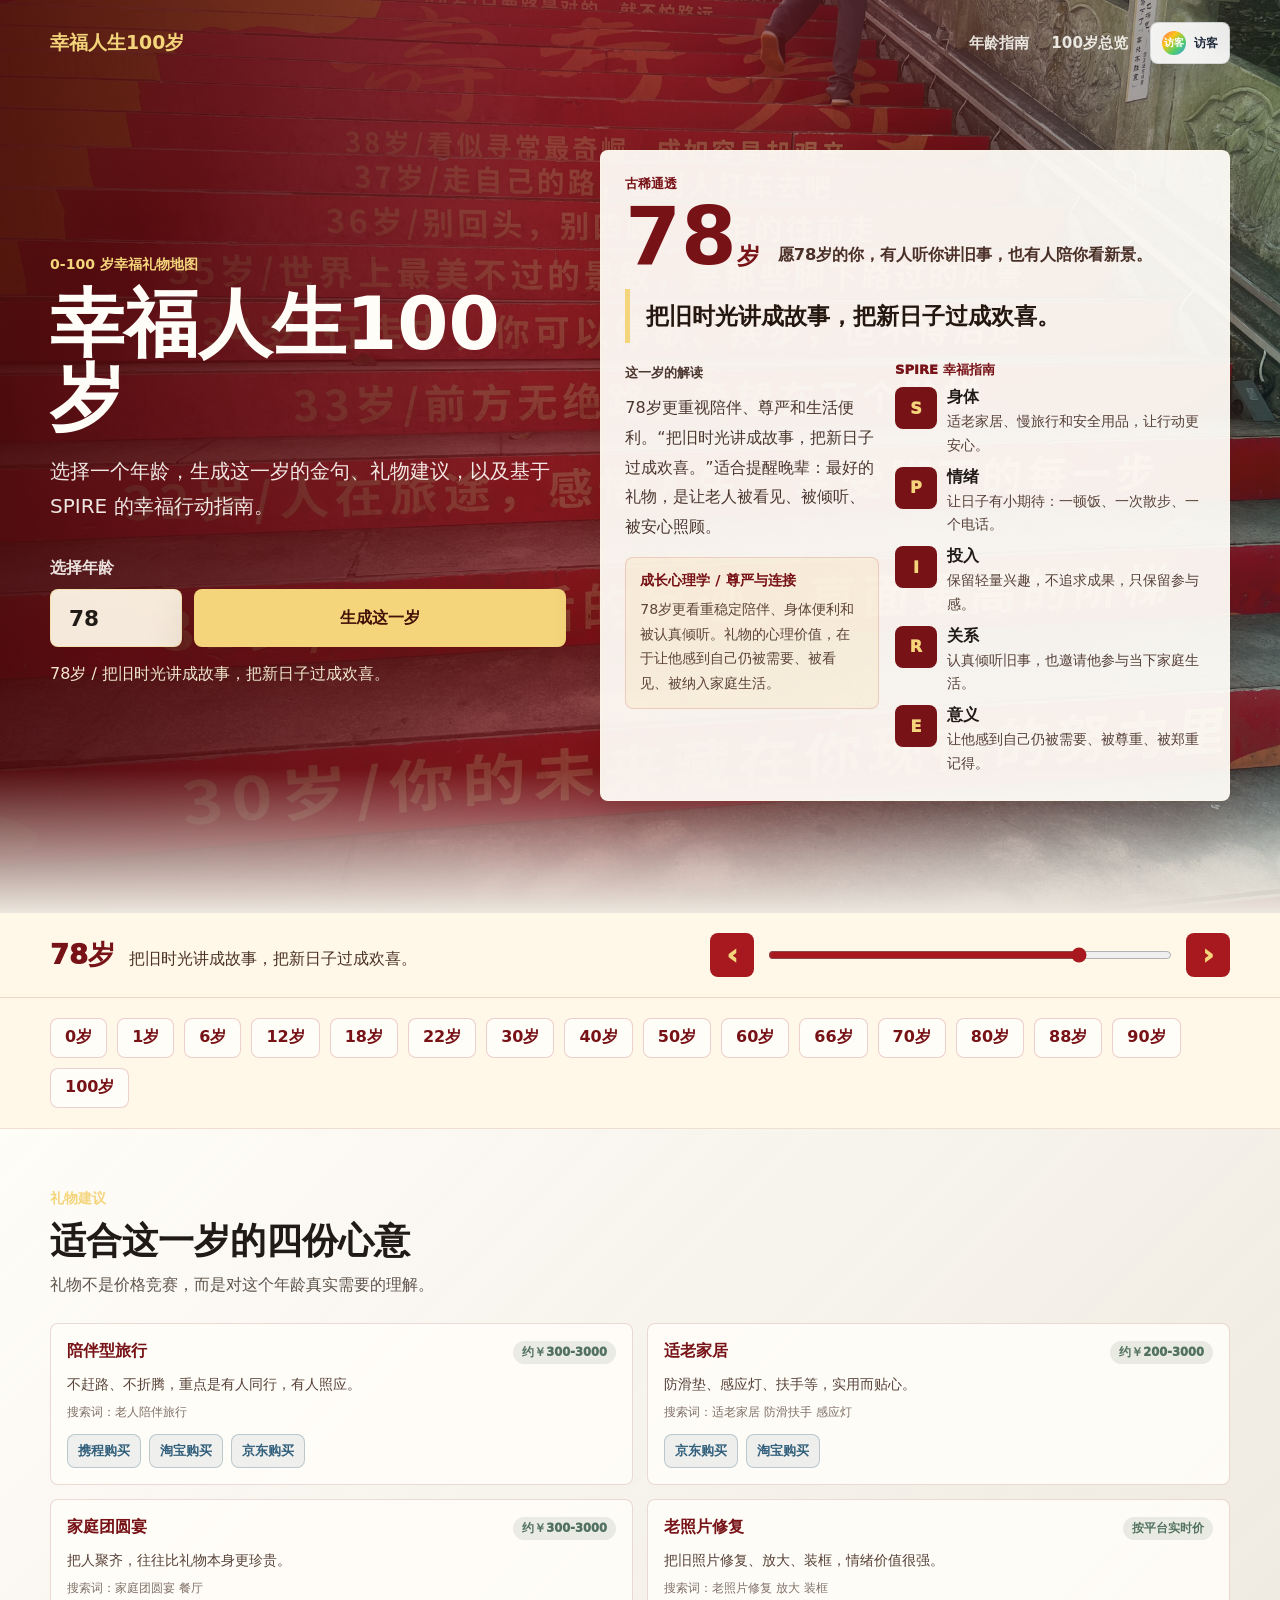
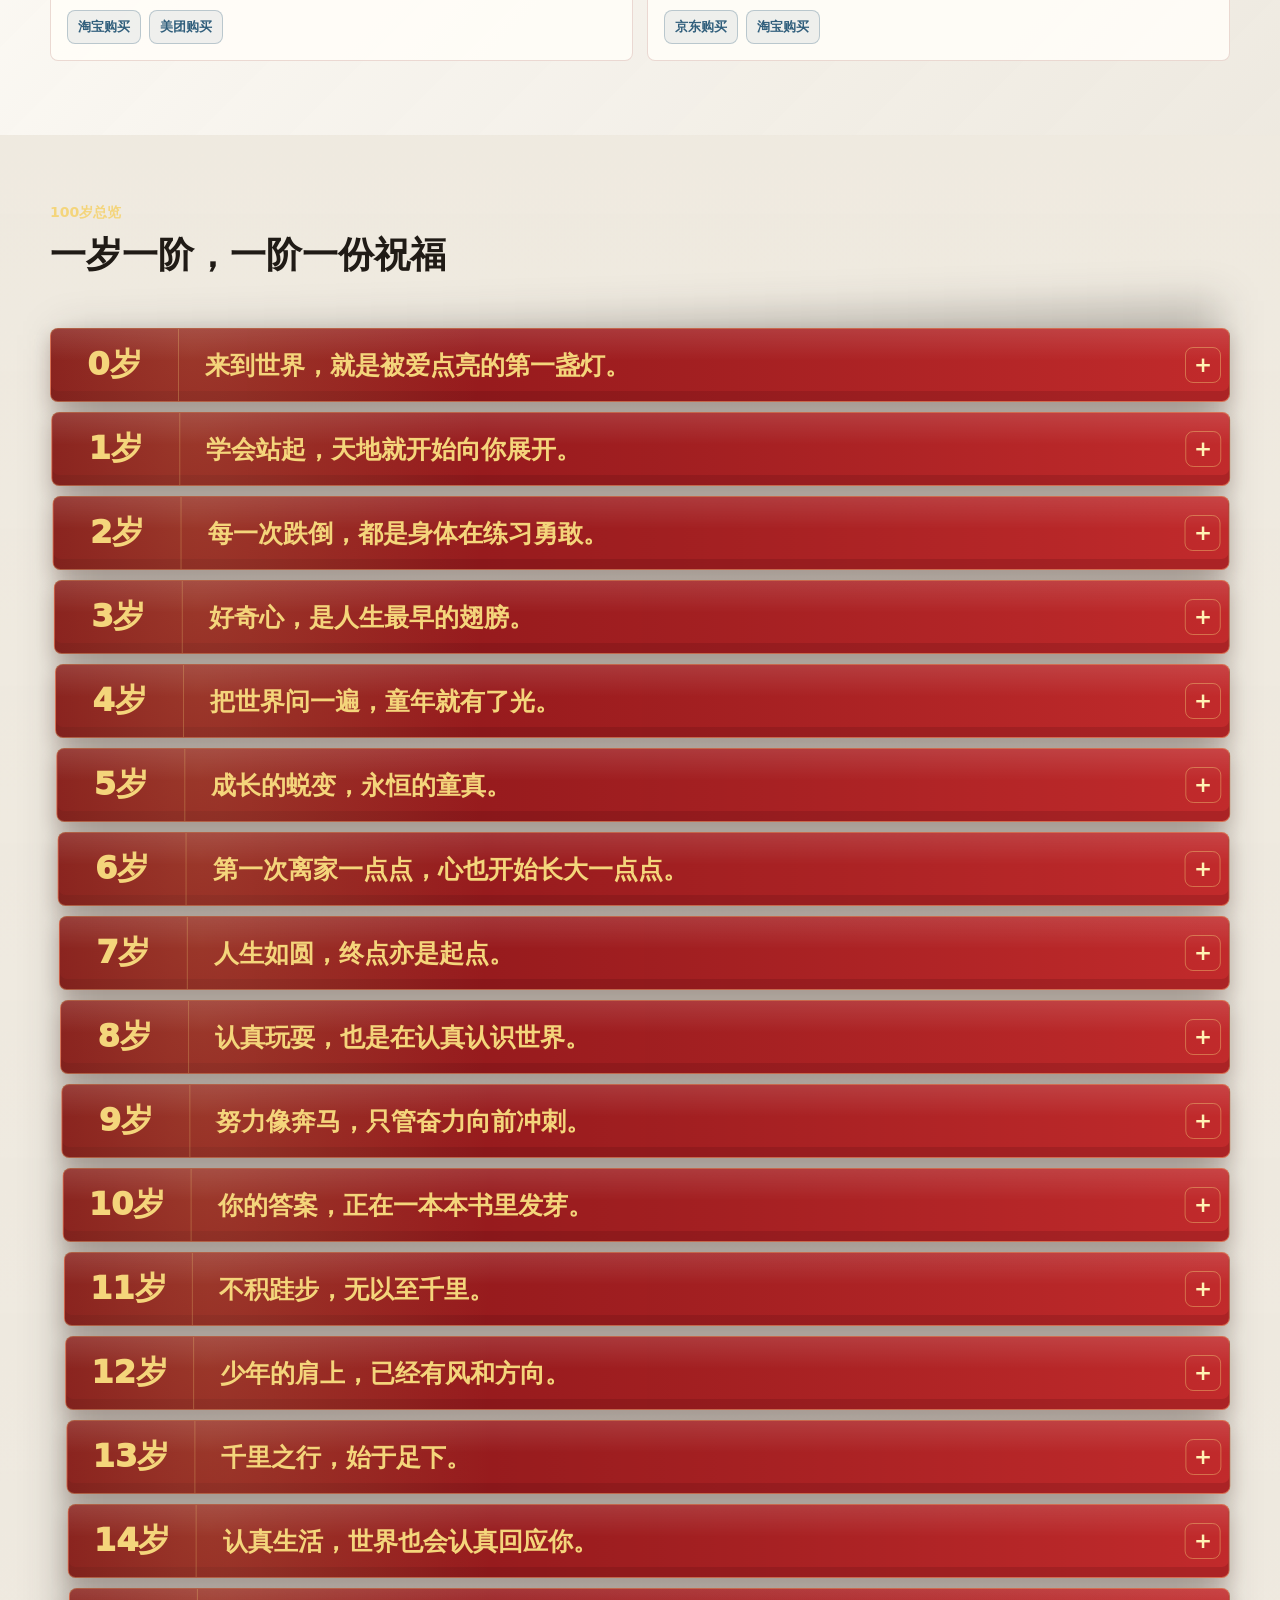
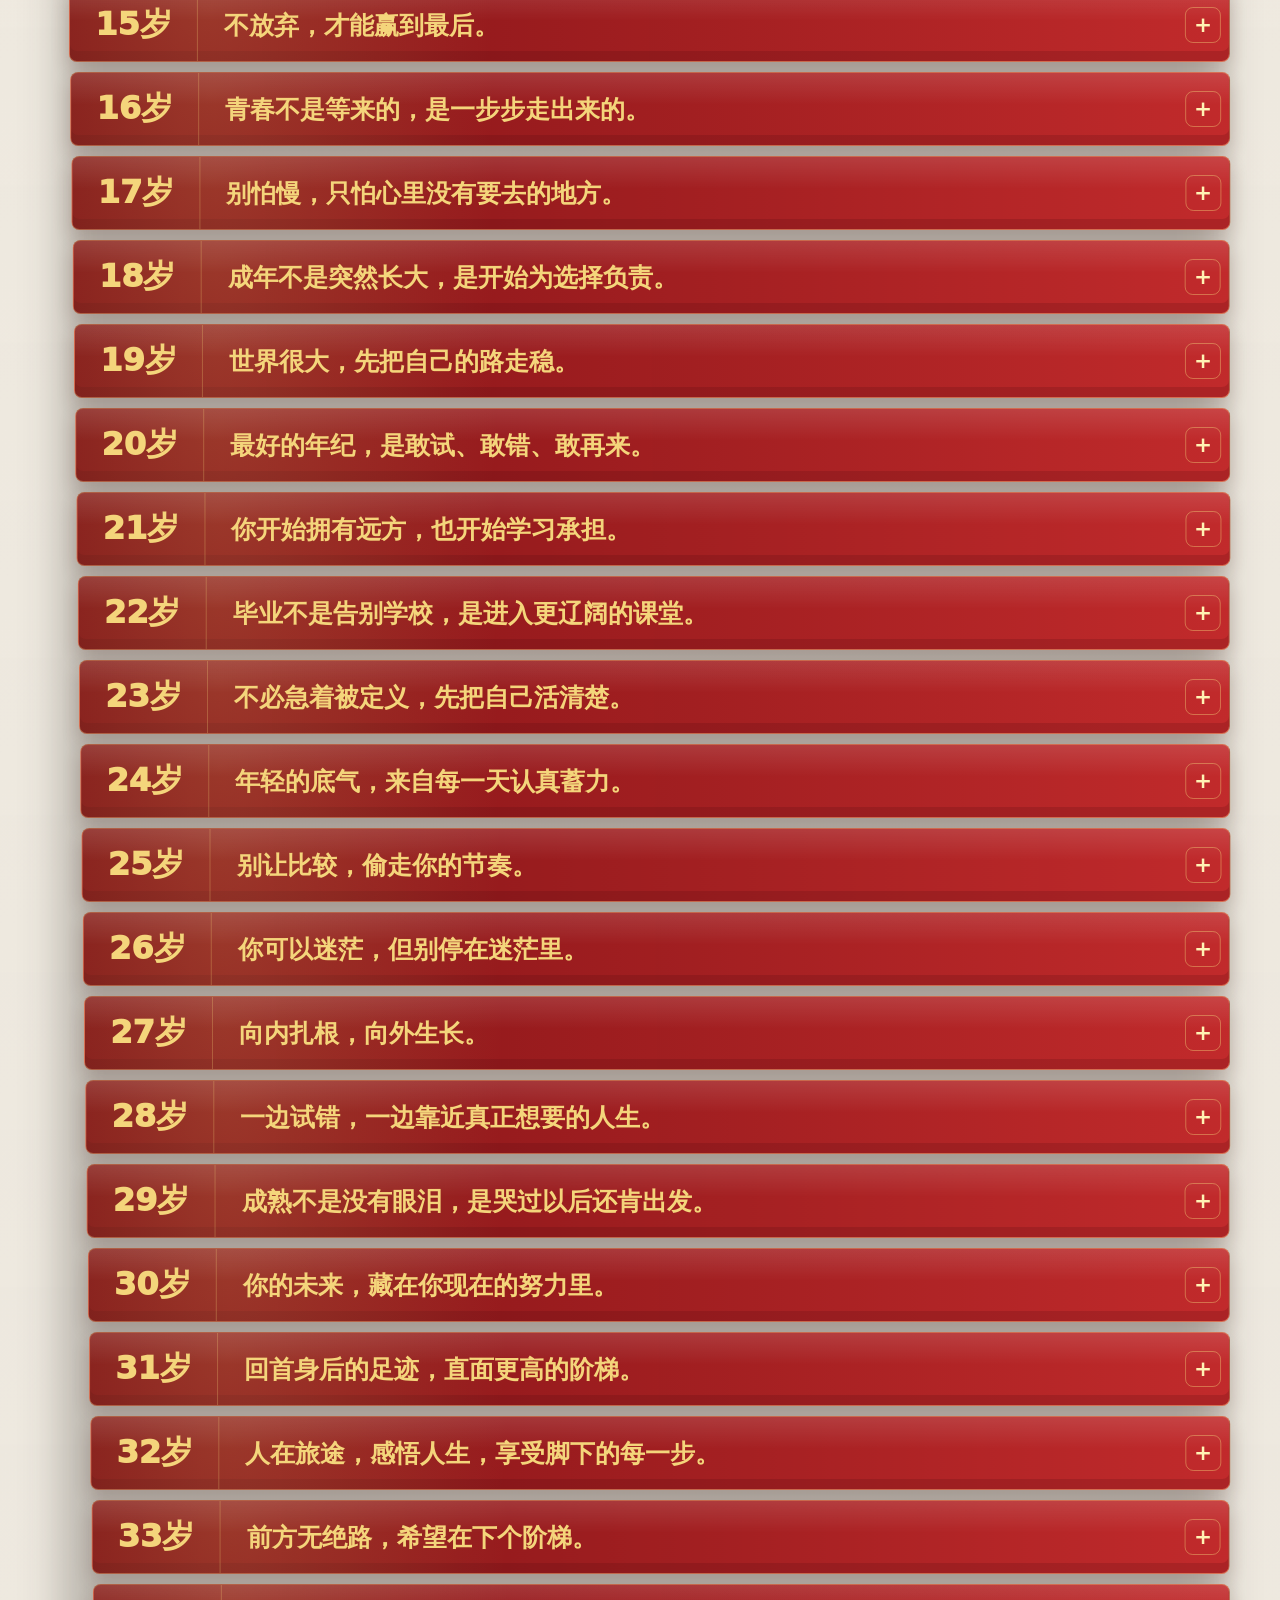
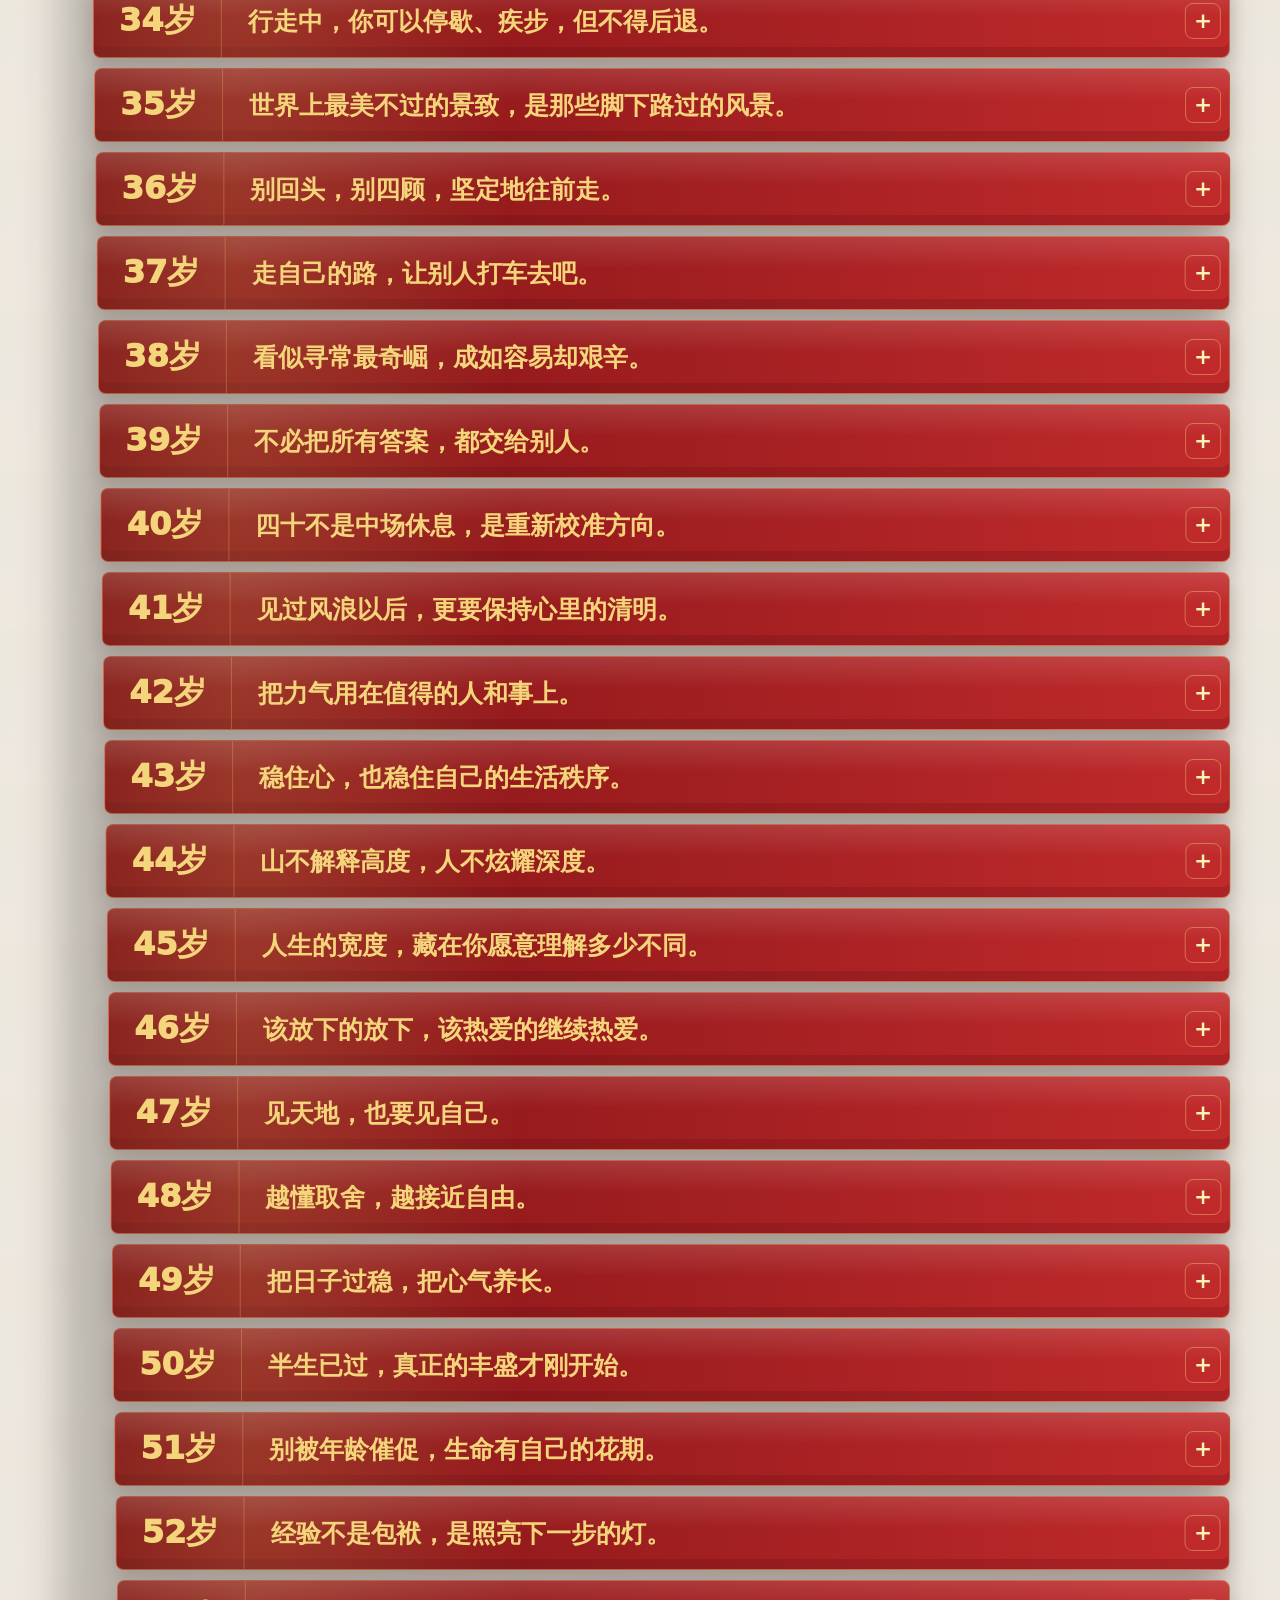
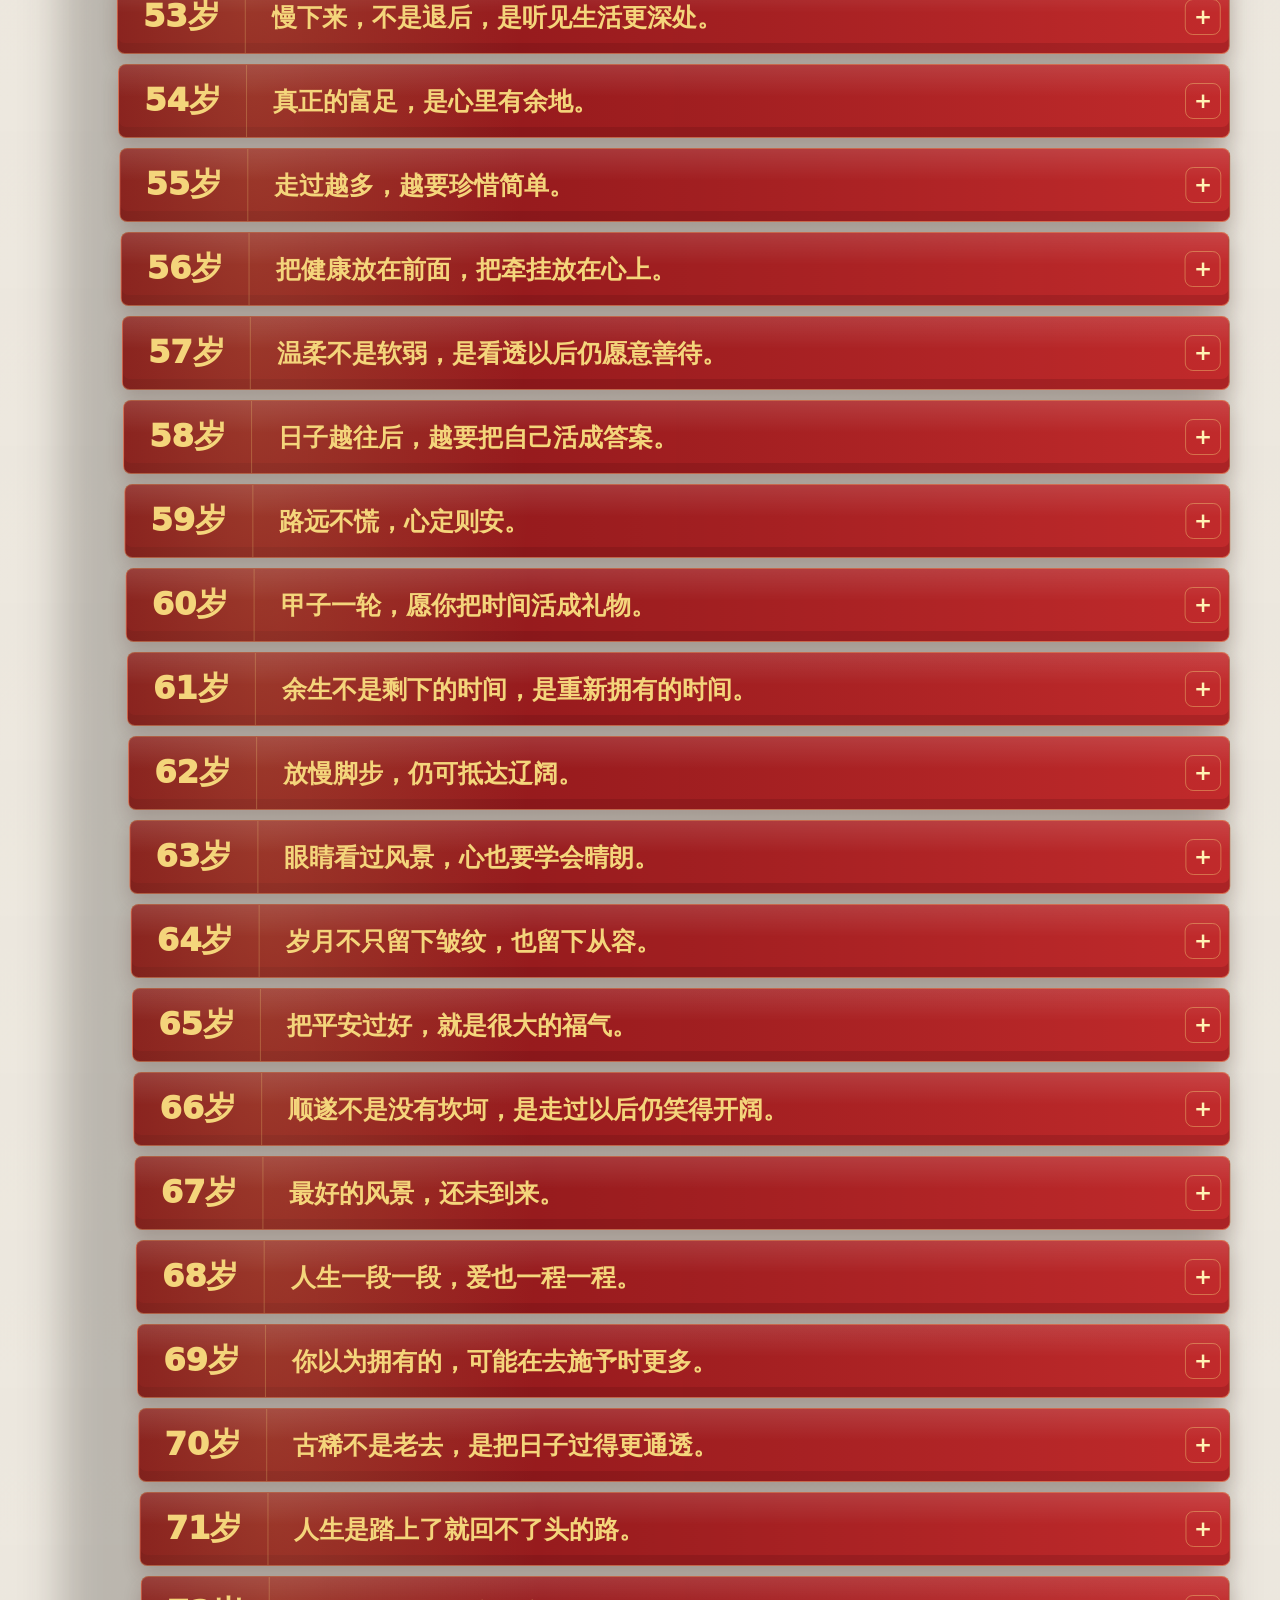
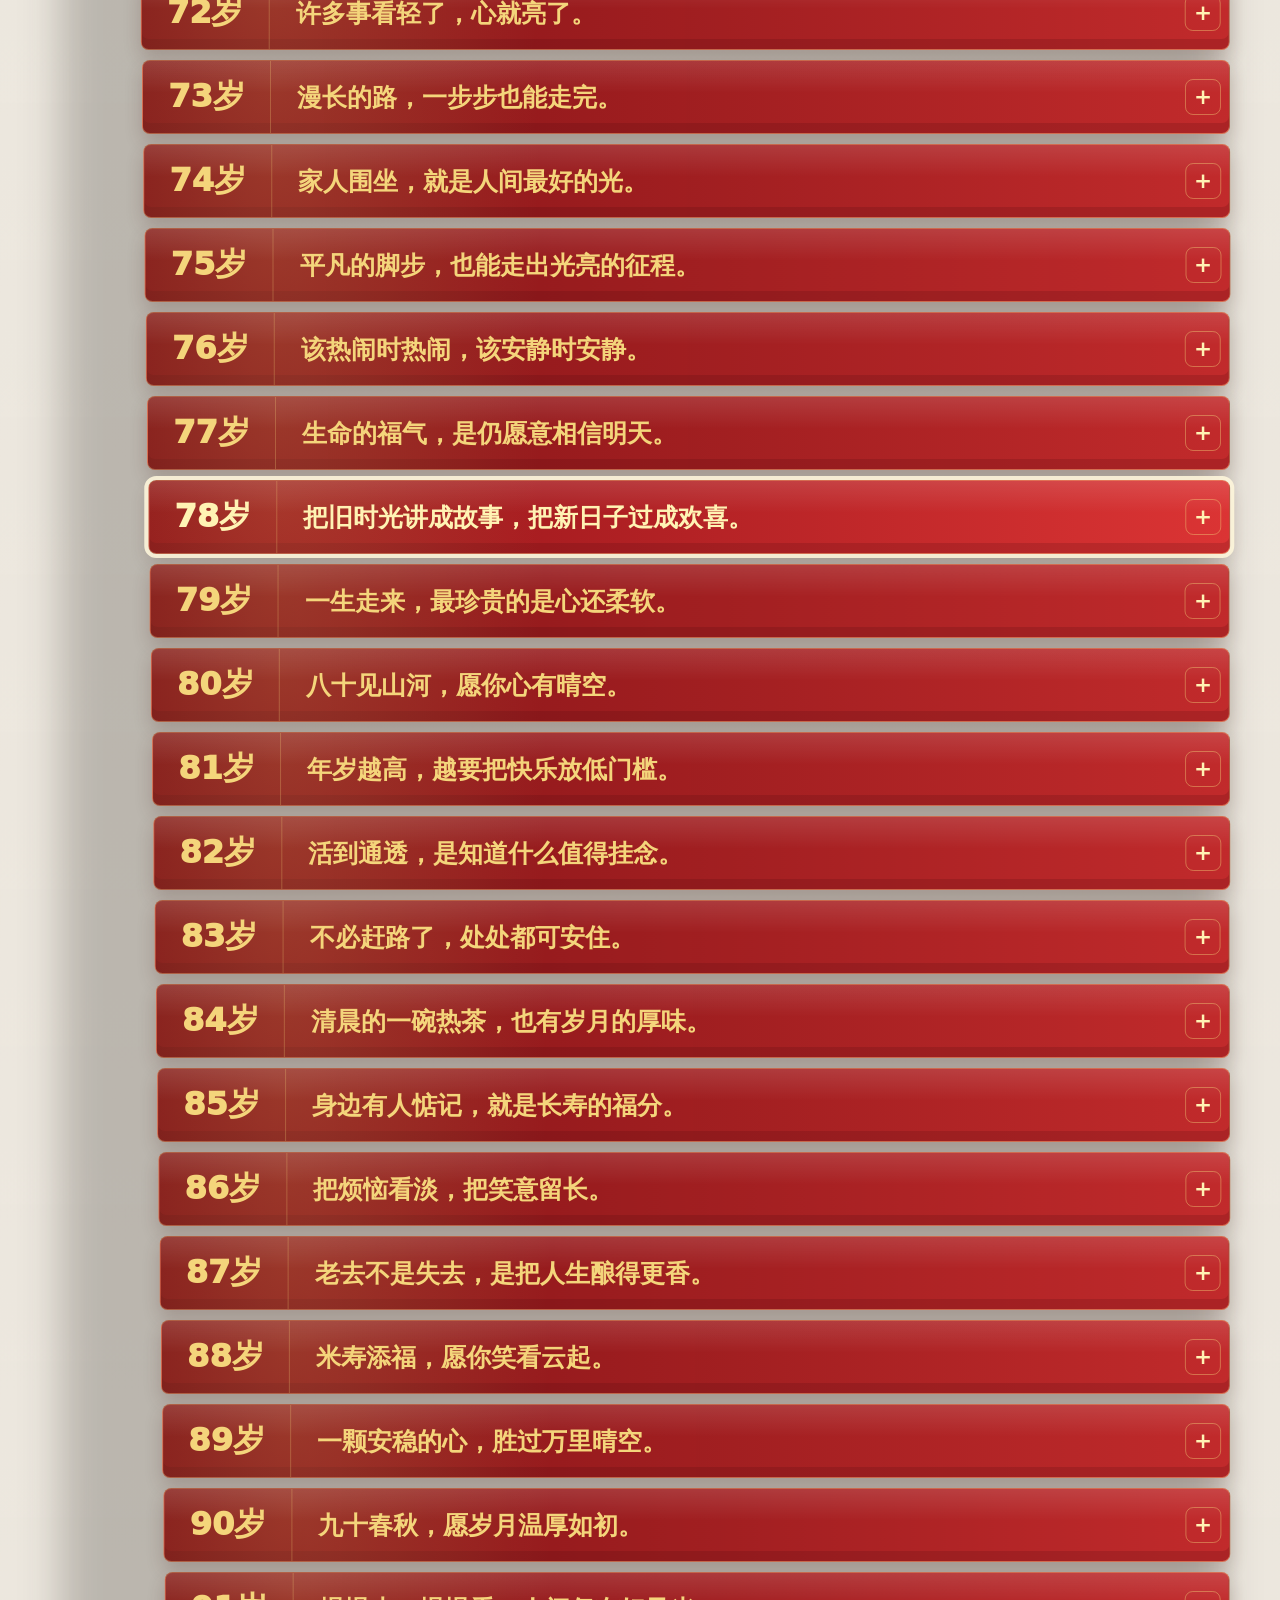
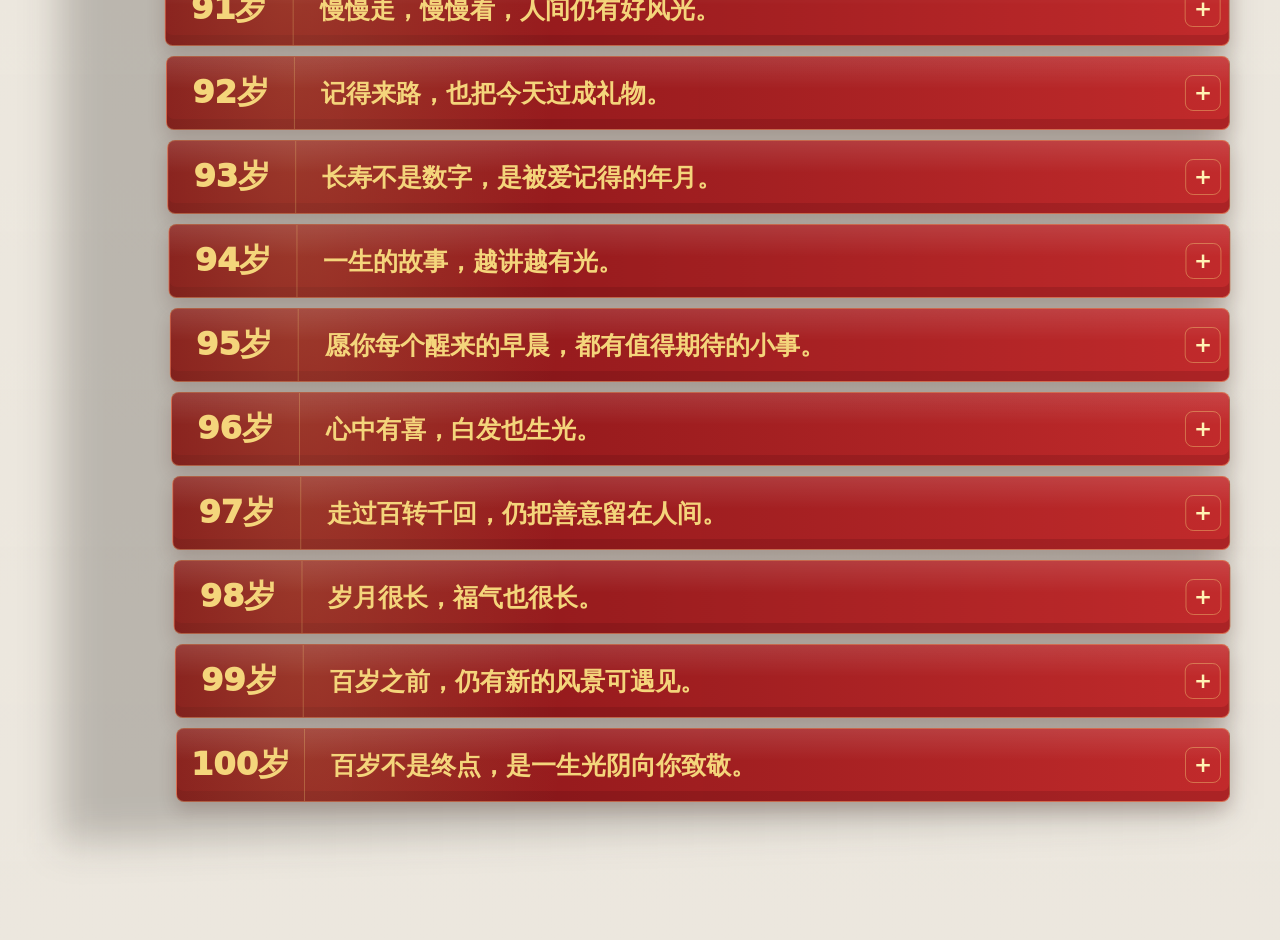
==== commit 2e263977: "Add local user accounts and progress tracking" ====
--- a/人生100/index.html
+++ b/人生100/index.html
@@ -13,6 +13,7 @@
         <div class="nav-links">
           <a href="#ageGuide">年龄指南</a>
           <a href="#quoteWall">100岁总览</a>
+          <span data-happykua-account-widget></span>
         </div>
       </nav>
 
@@ -118,6 +119,7 @@
 
     <button class="back-top" type="button" id="backTop" aria-label="回到顶部">↑</button>
 
+    <script src="../auth.js"></script>
     <script src="script.js"></script>
   </body>
 </html>
